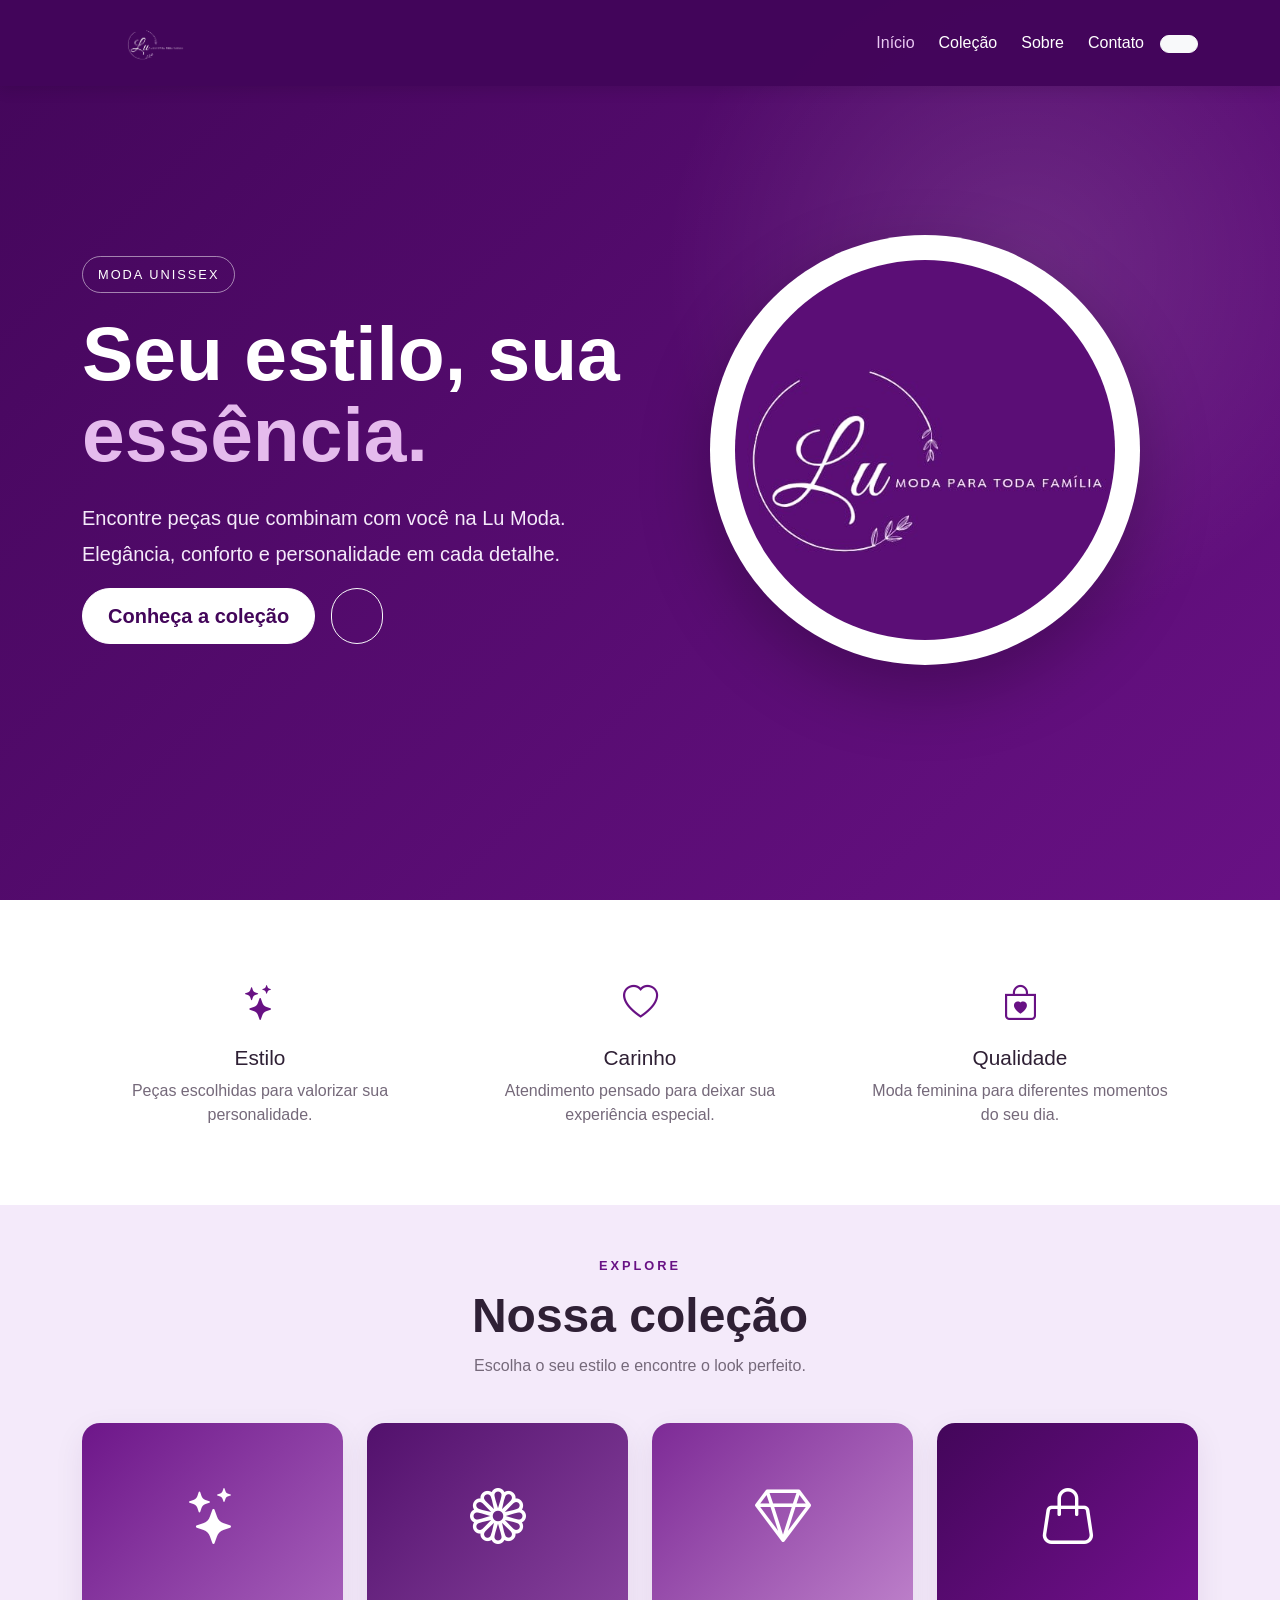
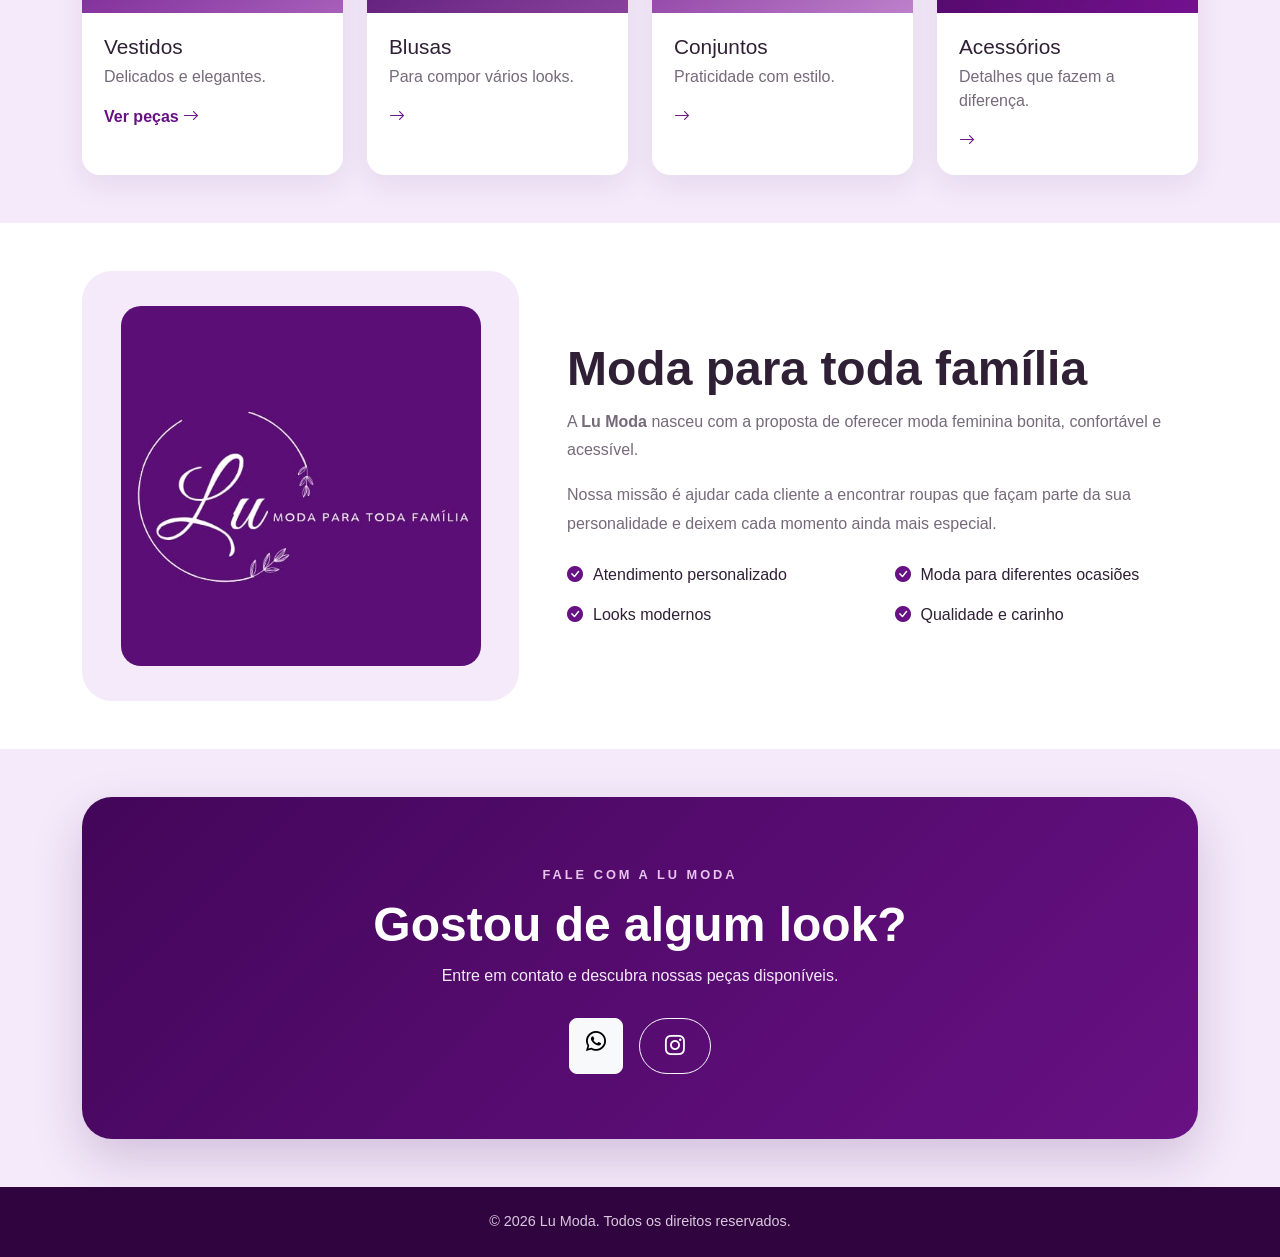
==== index.html @ d8629813 "Arrumando Pastas" ====
<!DOCTYPE html>
<html lang="pt-BR">

<head>
    <meta charset="UTF-8">
    <meta name="viewport" content="width=device-width, initial-scale=1.0">
    <meta name="description" content="Lu Moda para Toda Família - loja de roupas femininas.">
    <title>Lu Moda | Moda Unissex</title>

    <link href="https://cdn.jsdelivr.net/npm/bootstrap@5.3.3/dist/css/bootstrap.min.css" rel="stylesheet">

    <link rel="stylesheet" href="https://cdn.jsdelivr.net/npm/bootstrap-icons@1.11.3/font/bootstrap-icons.min.css">

    <link rel="stylesheet" href="CSS/styles.css">
</head>

<body>

    <header>
        <nav class="navbar navbar-expand-lg navbar-dark fixed-top">
            <div class="container">

                <!-- Navbar principal -->
                <a class="navbar-brand d-flex align-items-center" href="#inicio" aria-label="Lu Moda - início">
                    <img src="imagens/logo.png" alt="Logo Lu Moda" class="logo">
                </a>

                <button class="navbar-toggler" type="button" data-bs-toggle="collapse" data-bs-target="#menuPrincipal"
                    aria-controls="menuPrincipal" aria-expanded="false" aria-label="Abrir menu">
                    <span class="navbar-toggler-icon"></span>
                </button>

                <div class="collapse navbar-collapse" id="menuPrincipal">
                    <ul class="navbar-nav ms-auto align-items-lg-center gap-lg-2">

                        <li class="nav-item">
                            <a class="nav-link active" href="#inicio">Início</a>
                        </li>

                        <li class="nav-item">
                            <a class="nav-link" href="#colecao">Coleção</a>
                        </li>

                        <li class="nav-item">
                            <a class="nav-link" href="#sobre">Sobre</a>
                        </li>

                        <li class="nav-item">
                            <a class="nav-link" href="#contato">Contato</a>
                        </li>

                        <li class="nav-item">
                            <a class="btn btn-light btn-nav" href="#colecao">

                            </a>
                        </li>

                    </ul>
                </div>

            </div>
        </nav>
    </header>


    <main>


        <section id="inicio" class="hero-section">
            <div class="container">

                <div class="row align-items-center min-vh-100">

                    <div class="col-lg-6 text-center text-lg-start">

                        <span class="badge-custom">MODA UNISSEX</span>

                        <h1>
                            Seu estilo, sua <span>essência.</span>
                        </h1>

                        <p class="lead">
                            Encontre peças que combinam com você na Lu Moda.
                            Elegância, conforto e personalidade em cada detalhe.
                        </p>

                        <div class="d-flex gap-3 justify-content-center justify-content-lg-start flex-wrap">

                            <a href="#colecao" class="btn btn-primary btn-lg">
                                Conheça a coleção
                            </a>

                            <a href="#sobre" class="btn btn-outline-light btn-lg">

                            </a>

                        </div>

                    </div>

                    <div class="col-lg-6 text-center mt-5 mt-lg-0">

                        <div class="hero-logo-card">
                            <img src="imagens/logo.jpeg" alt="Logo da Lu Moda" class="hero-logo">
                        </div>

                    </div>

                </div>

            </div>
        </section>



        <section class="highlights py-5">
            <div class="container">

                <div class="row g-4 text-center">

                    <div class="col-md-4">
                        <div class="highlight-card">

                            <i class="bi bi-stars"></i>

                            <h3>Estilo</h3>

                            <p>
                                Peças escolhidas para valorizar sua personalidade.
                            </p>

                        </div>
                    </div>


                    <div class="col-md-4">
                        <div class="highlight-card">

                            <i class="bi bi-heart"></i>

                            <h3>Carinho</h3>

                            <p>
                                Atendimento pensado para deixar sua experiência especial.
                            </p>

                        </div>
                    </div>


                    <div class="col-md-4">
                        <div class="highlight-card">

                            <i class="bi bi-bag-heart"></i>

                            <h3>Qualidade</h3>

                            <p>
                                Moda feminina para diferentes momentos do seu dia.
                            </p>

                        </div>
                    </div>

                </div>

            </div>
        </section>



        <section id="colecao" class="collection-section py-5">

            <div class="container">

                <div class="section-heading text-center">

                    <span>EXPLORE</span>

                    <h2>Nossa coleção</h2>

                    <p>
                        Escolha o seu estilo e encontre o look perfeito.
                    </p>

                </div>


                <div class="row g-4">


                    <div class="col-sm-6 col-lg-3">

                        <article class="category-card">

                            <div class="category-image vestidos">
                                <i class="bi bi-stars"></i>
                            </div>

                            <div class="category-content">

                                <h3>Vestidos</h3>

                                <p>Delicados e elegantes.</p>

                                <a href="#contato">
                                    Ver peças
                                    <i class="bi bi-arrow-right"></i>
                                </a>

                            </div>

                        </article>

                    </div>



                    <div class="col-sm-6 col-lg-3">

                        <article class="category-card">

                            <div class="category-image blusas">
                                <i class="bi bi-flower1"></i>
                            </div>

                            <div class="category-content">

                                <h3>Blusas</h3>

                                <p>Para compor vários looks.</p>

                                <a href="#contato">

                                    <i class="bi bi-arrow-right"></i>
                                </a>

                            </div>

                        </article>

                    </div>



                    <div class="col-sm-6 col-lg-3">

                        <article class="category-card">

                            <div class="category-image conjuntos">
                                <i class="bi bi-gem"></i>
                            </div>

                            <div class="category-content">

                                <h3>Conjuntos</h3>

                                <p>Praticidade com estilo.</p>

                                <a href="#contato">

                                    <i class="bi bi-arrow-right"></i>
                                </a>

                            </div>

                        </article>

                    </div>



                    <div class="col-sm-6 col-lg-3">

                        <article class="category-card">

                            <div class="category-image acessorios">
                                <i class="bi bi-handbag"></i>
                            </div>

                            <div class="category-content">

                                <h3>Acessórios</h3>

                                <p>Detalhes que fazem a diferença.</p>

                                <a href="#contato">
                                    <i class="bi bi-arrow-right"></i>
                                </a>

                            </div>

                        </article>

                    </div>

                </div>

            </div>

        </section>



        <section id="sobre" class="about-section py-5">

            <div class="container">

                <div class="row align-items-center g-5">

                    <div class="col-lg-5 text-center">

                        <div class="about-logo-wrapper">
                            <img src="imagens/logo.jpeg" alt="Logo Lu Moda" class="about-logo">
                        </div>

                    </div>


                    <div class="col-lg-7">

                        <span class="section-label">

                        </span>

                        <h2>
                            Moda para toda família
                        </h2>

                        <p>
                            A <strong>Lu Moda</strong> nasceu com a proposta de oferecer
                            moda feminina bonita, confortável e acessível.
                        </p>

                        <p>
                            Nossa missão é ajudar cada cliente a encontrar roupas que
                            façam parte da sua personalidade e deixem cada momento ainda
                            mais especial.
                        </p>


                        <div class="row mt-4">

                            <div class="col-sm-6 mb-3">
                                <div class="about-item">
                                    <i class="bi bi-check-circle-fill"></i>
                                    <span>Atendimento personalizado</span>
                                </div>
                            </div>


                            <div class="col-sm-6 mb-3">
                                <div class="about-item">
                                    <i class="bi bi-check-circle-fill"></i>
                                    <span>Moda para diferentes ocasiões</span>
                                </div>
                            </div>


                            <div class="col-sm-6 mb-3">
                                <div class="about-item">
                                    <i class="bi bi-check-circle-fill"></i>
                                    <span>Looks modernos</span>
                                </div>
                            </div>


                            <div class="col-sm-6 mb-3">
                                <div class="about-item">
                                    <i class="bi bi-check-circle-fill"></i>
                                    <span>Qualidade e carinho</span>
                                </div>
                            </div>

                        </div>

                    </div>

                </div>

            </div>

        </section>


        <!-- Contato da moça -->
        <section id="contato" class="contact-section py-5">

            <div class="container">

                <div class="contact-box text-center">

                    <span>FALE COM A LU MODA</span>

                    <h2>
                        Gostou de algum look?
                    </h2>

                    <p>
                        Entre em contato e descubra nossas peças disponíveis.
                    </p>


                    <div class="d-flex justify-content-center gap-3 flex-wrap">

                        <a href="#" class="btn btn-light btn-lg">
                            <i class="bi bi-whatsapp"></i>

                        </a>

                        <a href="#" class="btn btn-outline-light btn-lg">
                            <i class="bi bi-instagram"></i>

                        </a>

                    </div>

                </div>

            </div>

        </section>

    </main>


    <!-- Fim da PG -->
    <footer class="footer py-4">

        <div class="container">

            <div class="row align-items-center">

                <div class="col-12 text-center">

                    <p class="m-0">
                        © 2026 Lu Moda. Todos os direitos reservados.
                    </p>

                </div>

            </div>

        </div>

    </footer>


    <script src="https://cdn.jsdelivr.net/npm/bootstrap@5.3.3/dist/js/bootstrap.bundle.min.js"></script>

</body>

</html>
---- CSS/styles.css ----
:root {
    --roxo-principal: #681184;
    --roxo-escuro: #43065a;
    --roxo-claro: #8d42a3;
    --lilas: #f4eafa;
    --branco: #ffffff;
    --texto: #2f2035;
    --cinza: #75697a;
}

html {
    scroll-behavior: smooth;
    scroll-padding-top: 85px;
}

body {
    margin: 0;
    font-family: "Segoe UI", Arial, sans-serif;
    color: var(--texto);
    background: var(--branco);
    animation: aparecer 2s ease;
}

@keyframes aparecer {  
    from {
        opacity: 0;
        transform: translateY(20px);
    }
    to {
        opacity: 1;
        transform: translateY(0);
    }
}

.navbar {
    background: rgba(67, 6, 90, 0.97);
    padding: 8px 0;
    box-shadow: 0 3px 15px rgba(0, 0, 0, 0.12);
}

.logo {
    width: 145px;
    height: 60px;
    object-fit: contain;
    background: transparent;
}

.nav-link {
    color: #fff !important;
    font-weight: 500;
    transition: 0.3s;
}

.nav-link:hover,
.nav-link.active {
    color: #e9c9f2 !important;
}

.btn-nav {
    color: var(--roxo-escuro);
    font-weight: 600;
    border-radius: 30px;
    padding: 8px 18px;
}


.hero-section {
    background:
        radial-gradient(circle at 80% 30%, rgba(255,255,255,0.12), transparent 30%),
        linear-gradient(135deg, var(--roxo-escuro), var(--roxo-principal));
    color: var(--branco);
}

.badge-custom {
    display: inline-block;
    padding: 8px 15px;
    border: 1px solid rgba(255,255,255,0.5);
    border-radius: 30px;
    font-size: 0.8rem;
    letter-spacing: 2px;
    margin-bottom: 20px;
}

.hero-section h1 {
    font-size: clamp(2.8rem, 6vw, 5rem);
    font-weight: 700;
    line-height: 1.05;
    margin-bottom: 25px;
}

.hero-section h1 span {
    color: #e5bbed;
}

.hero-section .lead {
    max-width: 580px;
    line-height: 1.8;
    color: #f5eafa;
}

.btn-primary {
    background-color: var(--branco);
    border-color: var(--branco);
    color: var(--roxo-escuro);
    font-weight: 600;
    border-radius: 30px;
    padding: 12px 25px;
}

.btn-primary:hover {
    background-color: #ead4ef;
    border-color: #ead4ef;
    color: var(--roxo-escuro);
}

.btn-outline-light {
    border-radius: 30px;
    font-weight: 600;
    padding: 12px 25px;
}

.hero-logo-card {
    width: min(430px, 90%);
    aspect-ratio: 1;
    margin: auto;
    border-radius: 50%;
    background: #fff;
    padding: 25px;
    display: flex;
    align-items: center;
    justify-content: center;
    box-shadow: 0 25px 70px rgba(0,0,0,0.25);
}

.hero-logo {
    width: 100%;
    height: 100%;
    object-fit: contain;
    border-radius: 50%;
}

.highlights {
    background: var(--branco);
}

.highlight-card {
    padding: 30px 20px;
}

.highlight-card i {
    font-size: 2.2rem;
    color: var(--roxo-principal);
}

.highlight-card h3 {
    margin-top: 15px;
    font-size: 1.3rem;
}

.highlight-card p {
    color: var(--cinza);
    margin-bottom: 0;
}


.collection-section {
    background: var(--lilas);
}

.section-heading {
    margin-bottom: 45px;
}

.section-heading span,
.section-label,
.contact-box > span {
    color: var(--roxo-principal);
    font-size: 0.8rem;
    letter-spacing: 3px;
    font-weight: 700;
}

.section-heading h2,
.about-section h2,
.contact-box h2 {
    font-size: clamp(2rem, 4vw, 3rem);
    font-weight: 700;
    margin: 10px 0;
}

.section-heading p {
    color: var(--cinza);
}


.category-card {
    background: var(--branco);
    border-radius: 18px;
    overflow: hidden;
    height: 100%;
    box-shadow: 0 10px 30px rgba(67, 6, 90, 0.08);
    transition: transform 0.3s, box-shadow 0.3s;
}

.category-card:hover {
    transform: translateY(-8px);
    box-shadow: 0 18px 35px rgba(67, 6, 90, 0.15);
}

.category-image {
    height: 190px;
    display: flex;
    align-items: center;
    justify-content: center;
    color: white;
    font-size: 3.5rem;
}

.vestidos {
    background: linear-gradient(135deg, #6d1689, #a65fba);
}

.blusas {
    background: linear-gradient(135deg, #52106c, #87429d);
}

.conjuntos {
    background: linear-gradient(135deg, #7d2a96, #bd80ca);
}

.acessorios {
    background: linear-gradient(135deg, #43065a, #74118f);
}

.category-content {
    padding: 22px;
}

.category-content h3 {
    font-size: 1.3rem;
    margin-bottom: 5px;
}

.category-content p {
    color: var(--cinza);
}

.category-content a {
    color: var(--roxo-principal);
    text-decoration: none;
    font-weight: 600;
}

.category-content a:hover {
    color: var(--roxo-escuro);
}

.about-section {
    background: #fff;
}

.about-logo-wrapper {
    background: var(--lilas);
    border-radius: 30px;
    padding: 35px;
}

.about-logo {
    width: 100%;
    max-width: 360px;
    border-radius: 20px;
}

.about-section p {
    color: var(--cinza);
    line-height: 1.8;
}

.about-item {
    display: flex;
    align-items: center;
    gap: 10px;
    font-weight: 500;
}

.about-item i {
    color: var(--roxo-principal);
}

.contact-section {
    background: var(--lilas);
}

.contact-box {
    background: linear-gradient(135deg, var(--roxo-escuro), var(--roxo-principal));
    color: white;
    border-radius: 30px;
    padding: 65px 25px;
    box-shadow: 0 20px 50px rgba(67, 6, 90, 0.18);
}

.contact-box > span {
    color: #e8c4ef;
}

.contact-box p {
    color: #f4eafa;
    margin-bottom: 30px;
}

.footer {
    background: #30043f;
    color: #eee;
}

.footer-logo {
    width: 120px;
    height: 50px;
    object-fit: contain;
    background: white;
    border-radius: 5px;
}

.footer p {
    font-size: 0.9rem;
    color: #d9c8de;
}

@media (max-width: 991px) {
    .navbar-collapse {
        padding: 15px 0;
    }

    .hero-section {
        padding-top: 75px;
    }
}

@media (max-width: 575px) {
    .logo {
        width: 120px;
        height: 50px;
    }

    .hero-logo-card {
        width: 280px;
    }

    .hero-section h1 {
        font-size: 2.7rem;
    }

    .contact-box {
        padding: 45px 20px;
    }
}
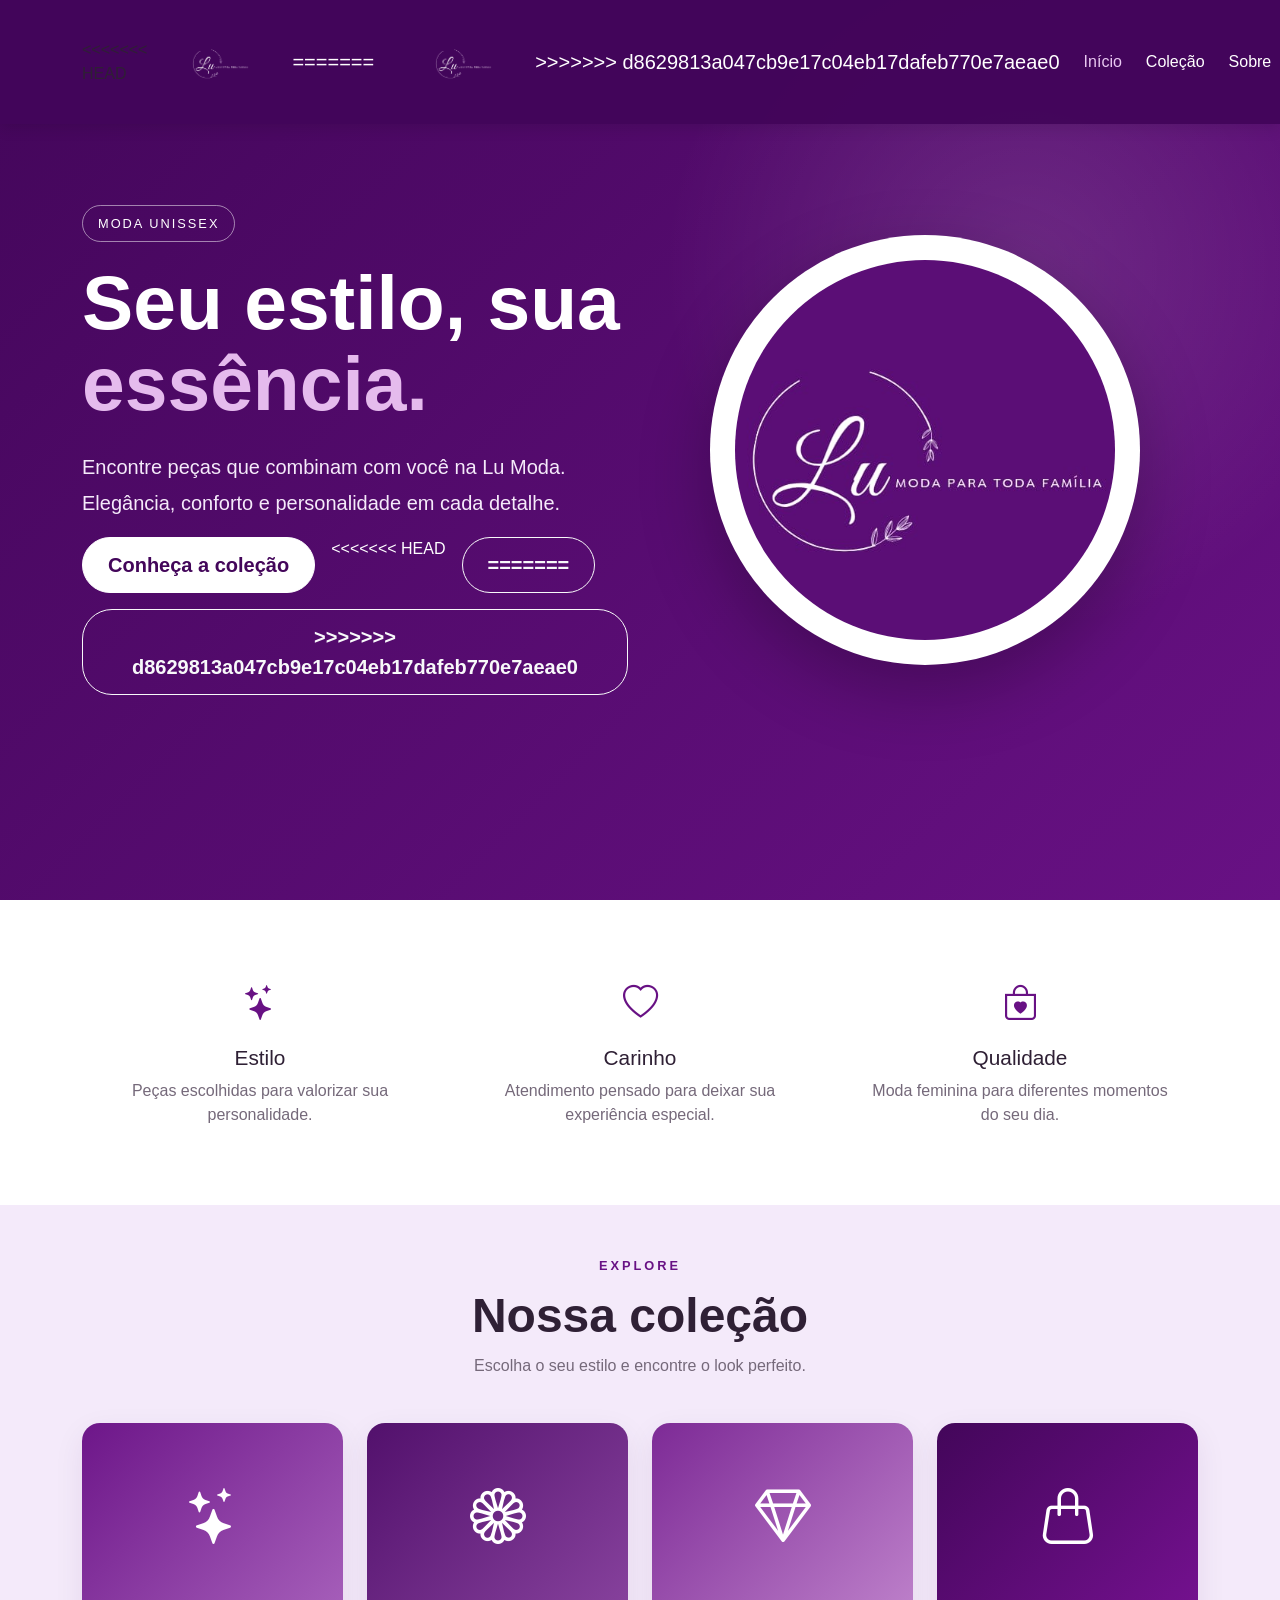
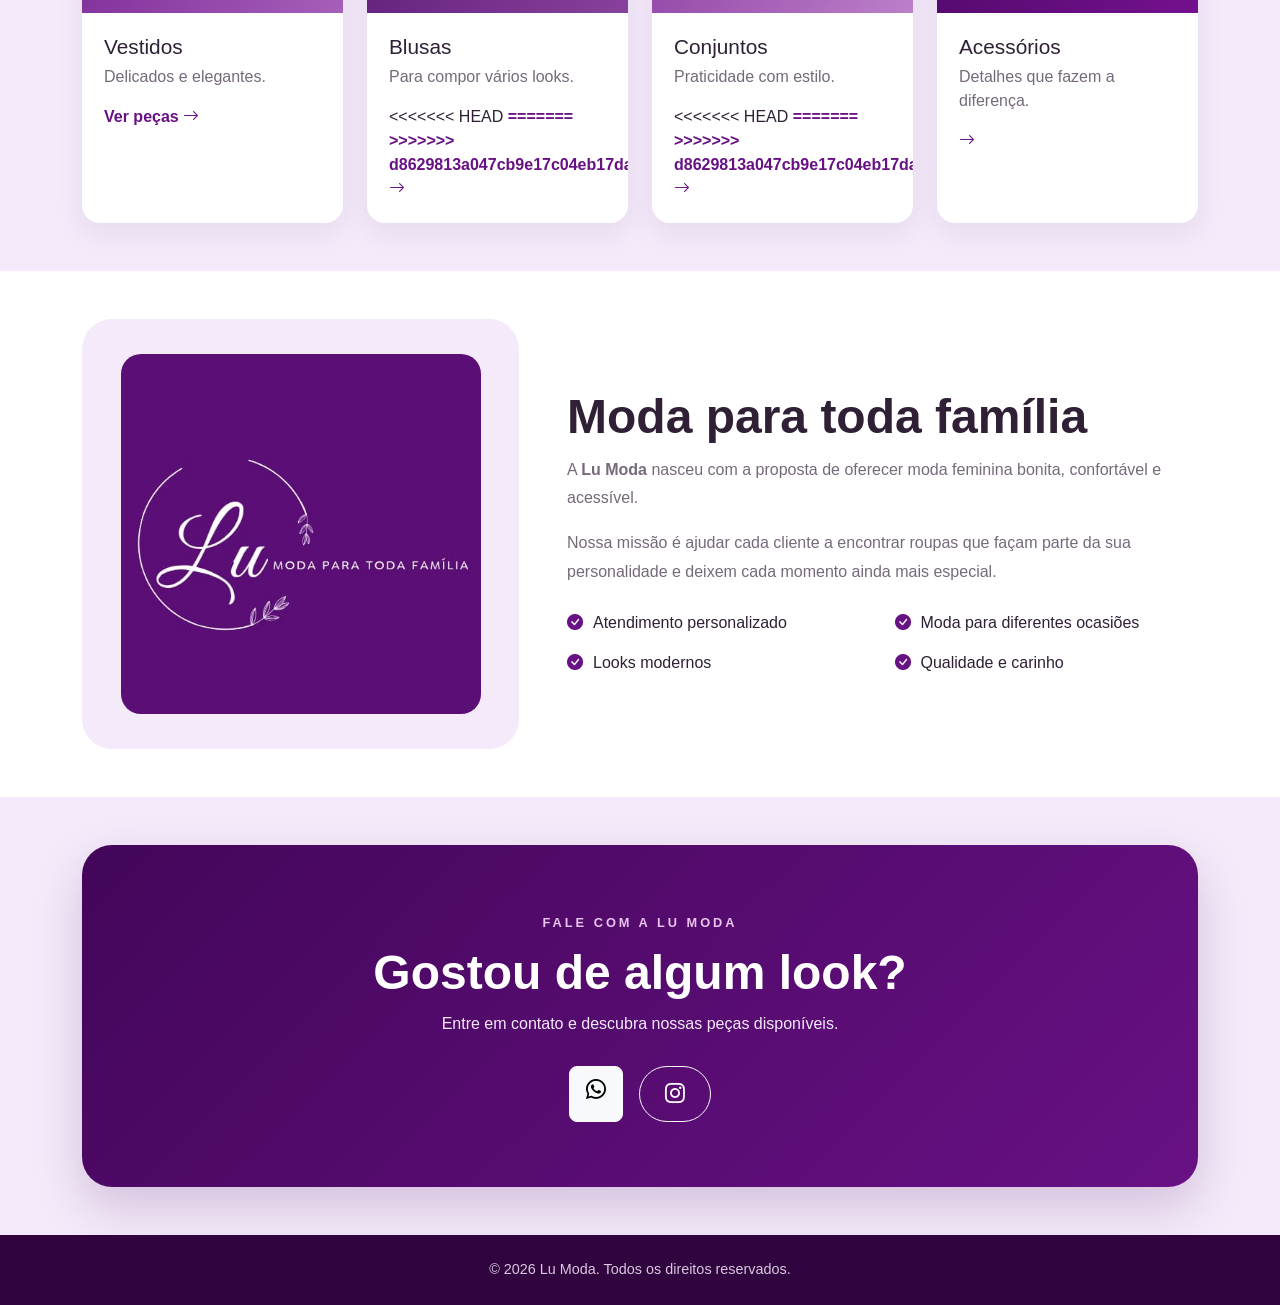
==== commit aeace896: "Merge branch 'main' of https://github.com/Luanmndz/SistemaLuModas-DSM" ====
--- a/index.html
+++ b/index.html
@@ -20,9 +20,16 @@
         <nav class="navbar navbar-expand-lg navbar-dark fixed-top">
             <div class="container">
 
+<<<<<<< HEAD
+                
+                <a class="navbar-brand d-flex align-items-center" href="#inicio"
+                    aria-label="Lu Moda - início">
+                    <img src="logo.png" alt="Logo Lu Moda" class="logo">
+=======
                 <!-- Navbar principal -->
                 <a class="navbar-brand d-flex align-items-center" href="#inicio" aria-label="Lu Moda - início">
                     <img src="imagens/logo.png" alt="Logo Lu Moda" class="logo">
+>>>>>>> d8629813a047cb9e17c04eb17dafeb770e7aeae0
                 </a>
 
                 <button class="navbar-toggler" type="button" data-bs-toggle="collapse" data-bs-target="#menuPrincipal"
@@ -34,24 +41,29 @@
                     <ul class="navbar-nav ms-auto align-items-lg-center gap-lg-2">
 
                         <li class="nav-item">
-                            <a class="nav-link active" href="#inicio">Início</a>
+                            <a class="nav-link active" href="index.html">Início</a>
                         </li>
 
                         <li class="nav-item">
-                            <a class="nav-link" href="#colecao">Coleção</a>
+                            <a class="nav-link" href="paginas/colecao.html">Coleção</a>
                         </li>
 
                         <li class="nav-item">
-                            <a class="nav-link" href="#sobre">Sobre</a>
+                            <a class="nav-link" href="paginas/sobre.html">Sobre</a>
                         </li>
 
                         <li class="nav-item">
-                            <a class="nav-link" href="#contato">Contato</a>
+                            <a class="nav-link" href="paginas/contato.html">Contato</a>
                         </li>
 
                         <li class="nav-item">
+<<<<<<< HEAD
+                            <a class="btn btn-light btn-nav" href="paginas/colecao.html">
+                            
+=======
                             <a class="btn btn-light btn-nav" href="#colecao">
 
+>>>>>>> d8629813a047cb9e17c04eb17dafeb770e7aeae0
                             </a>
                         </li>
 
@@ -86,12 +98,17 @@
 
                         <div class="d-flex gap-3 justify-content-center justify-content-lg-start flex-wrap">
 
-                            <a href="#colecao" class="btn btn-primary btn-lg">
+                            <a href="paginas/colecao.html" class="btn btn-primary btn-lg">
                                 Conheça a coleção
                             </a>
 
+<<<<<<< HEAD
+                            <a href="paginas/sobre.html" class="btn btn-outline-light btn-lg">
+                               
+=======
                             <a href="#sobre" class="btn btn-outline-light btn-lg">
 
+>>>>>>> d8629813a047cb9e17c04eb17dafeb770e7aeae0
                             </a>
 
                         </div>
@@ -203,7 +220,7 @@
 
                                 <p>Delicados e elegantes.</p>
 
-                                <a href="#contato">
+                                <a href="paginas/contato.html">
                                     Ver peças
                                     <i class="bi bi-arrow-right"></i>
                                 </a>
@@ -230,8 +247,13 @@
 
                                 <p>Para compor vários looks.</p>
 
+<<<<<<< HEAD
+                                <a href="paginas/contato.html">
+                                    
+=======
                                 <a href="#contato">
 
+>>>>>>> d8629813a047cb9e17c04eb17dafeb770e7aeae0
                                     <i class="bi bi-arrow-right"></i>
                                 </a>
 
@@ -257,8 +279,13 @@
 
                                 <p>Praticidade com estilo.</p>
 
+<<<<<<< HEAD
+                                <a href="paginas/contato.html">
+                                  
+=======
                                 <a href="#contato">
 
+>>>>>>> d8629813a047cb9e17c04eb17dafeb770e7aeae0
                                     <i class="bi bi-arrow-right"></i>
                                 </a>
 
@@ -284,7 +311,7 @@
 
                                 <p>Detalhes que fazem a diferença.</p>
 
-                                <a href="#contato">
+                                <a href="paginas/contato.html">
                                     <i class="bi bi-arrow-right"></i>
                                 </a>
 
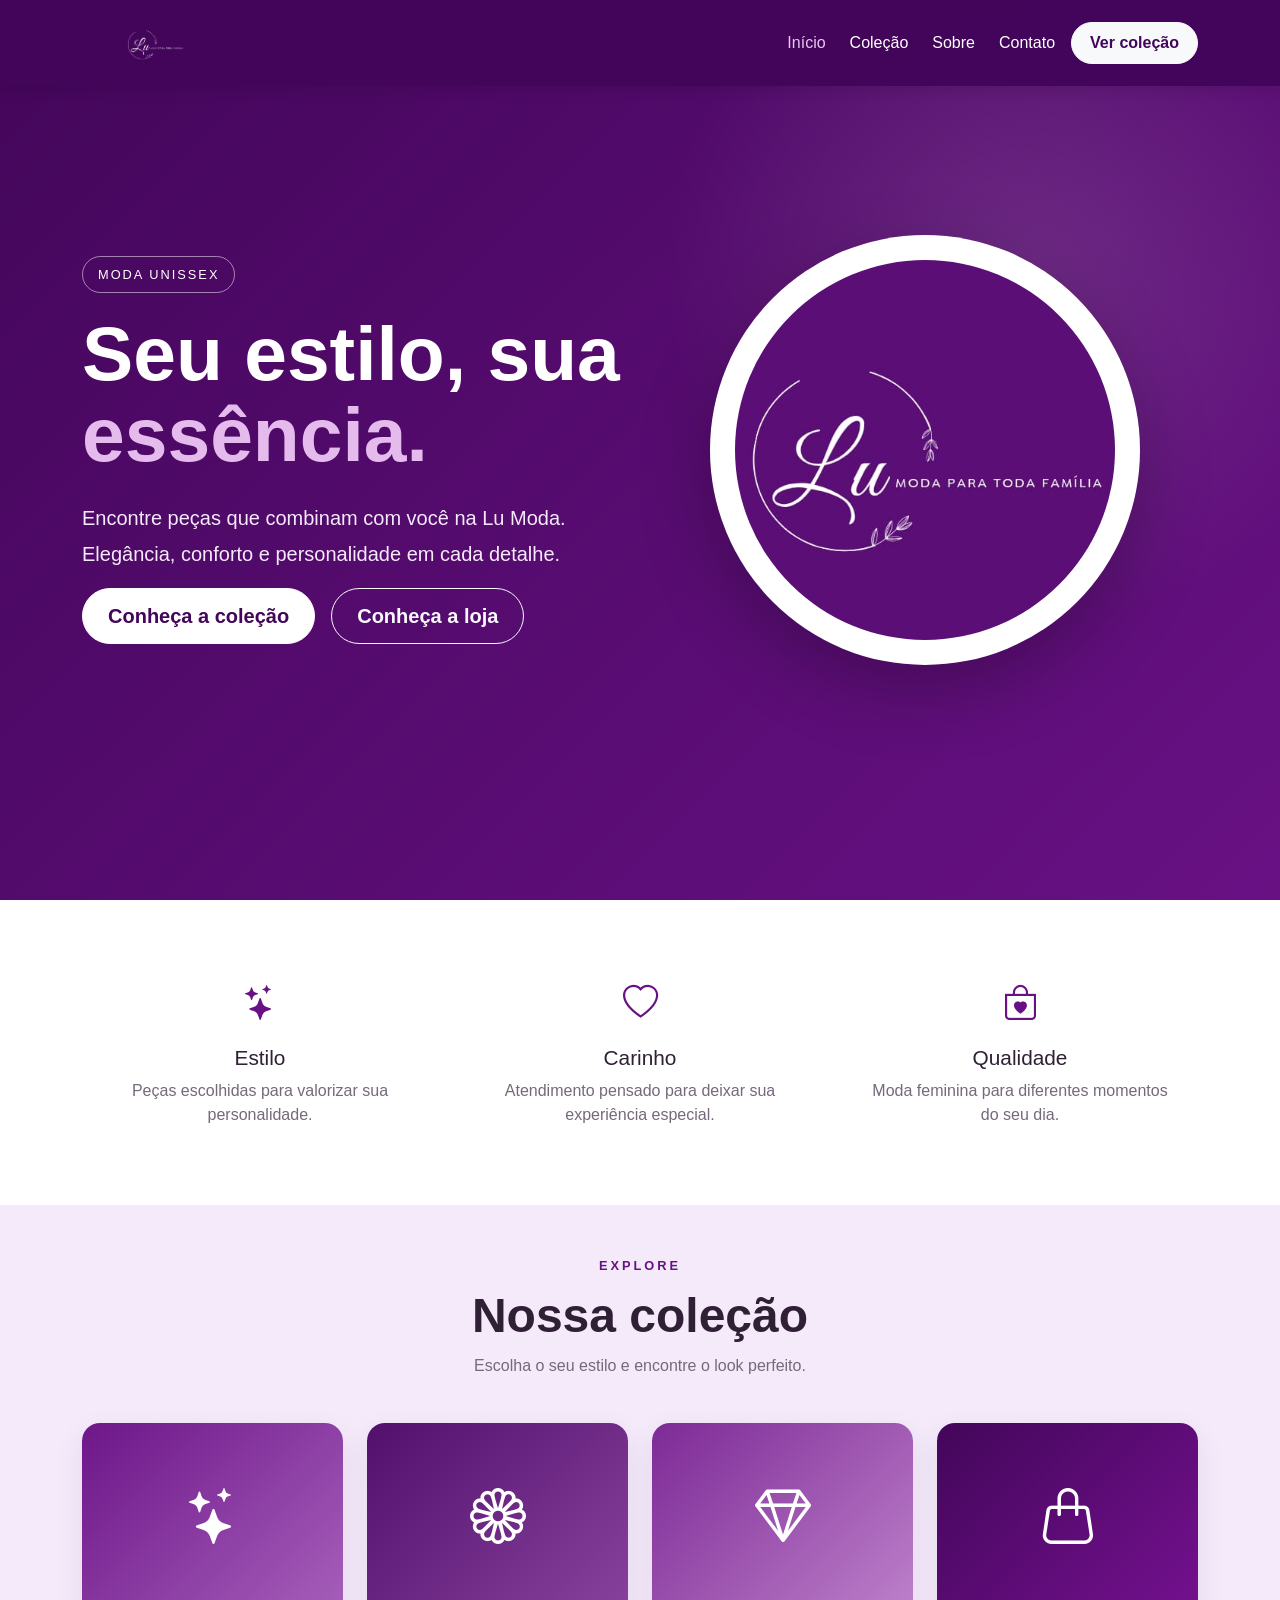
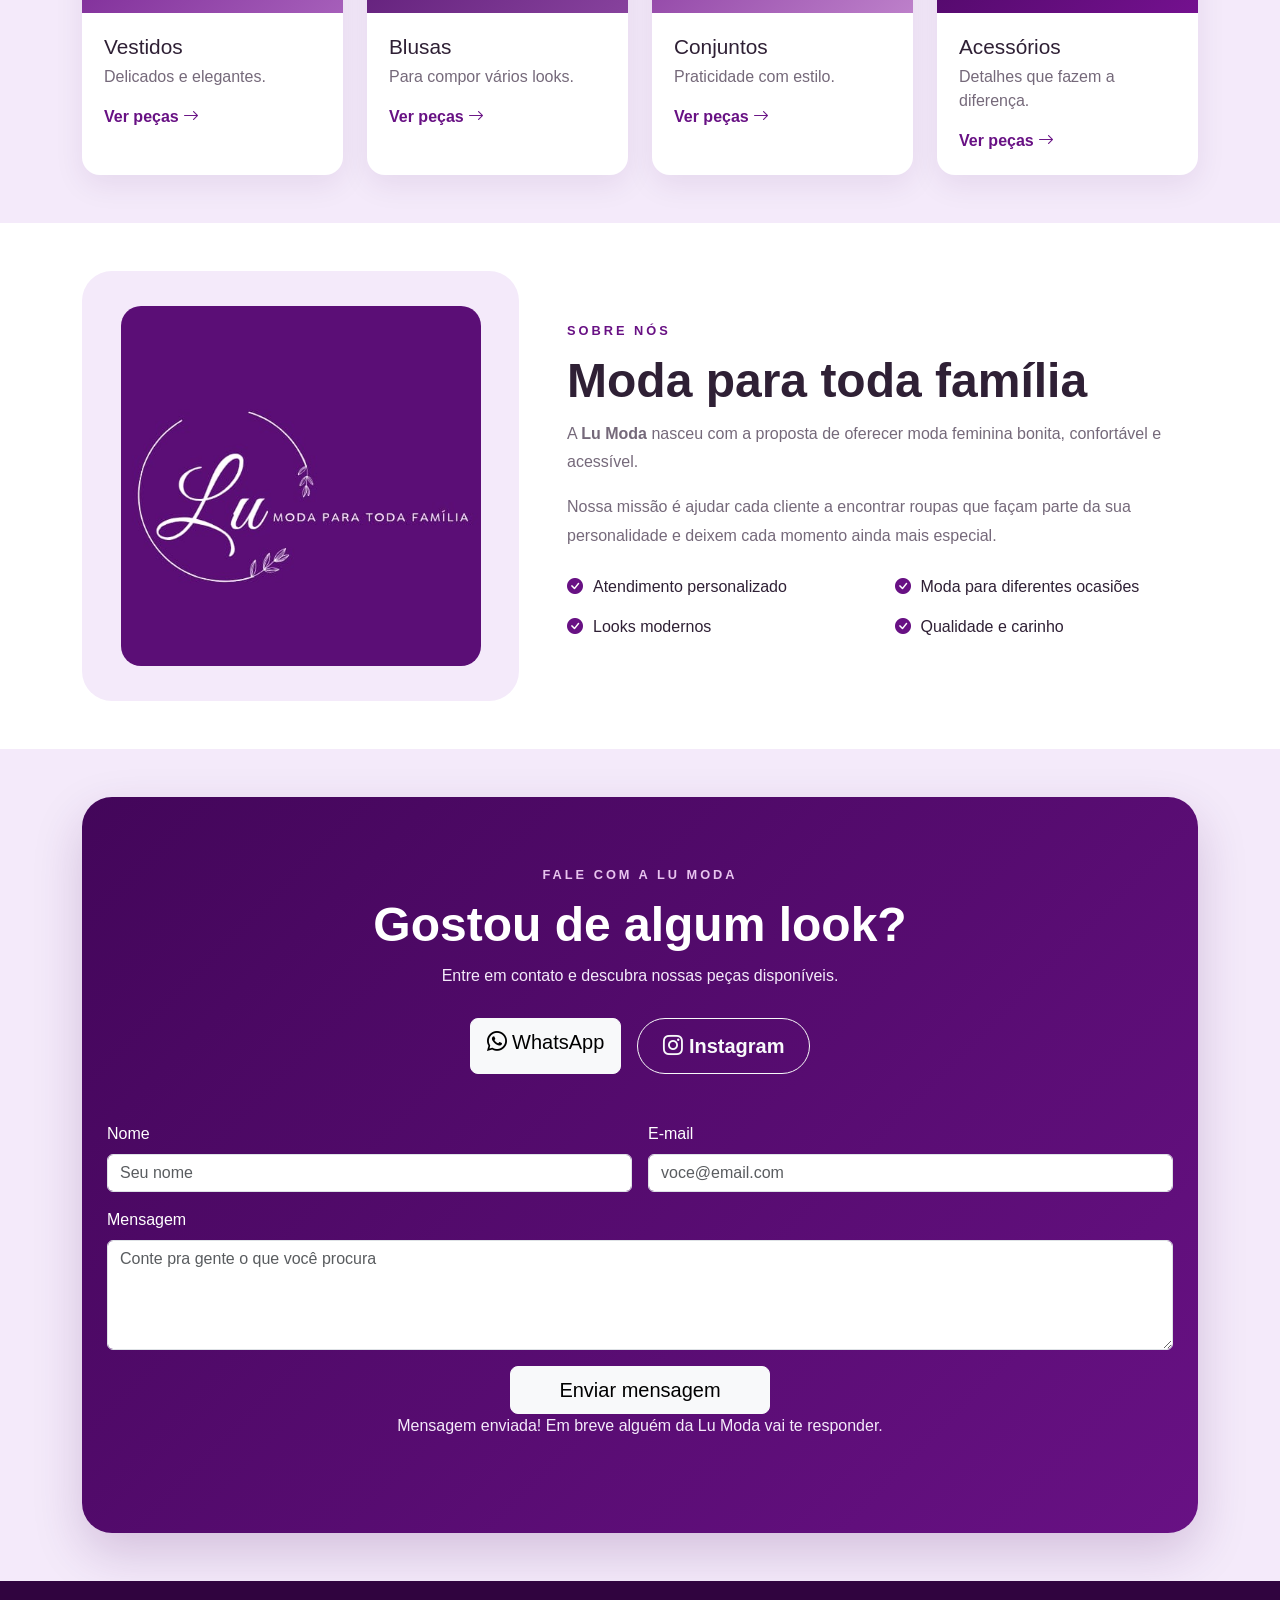
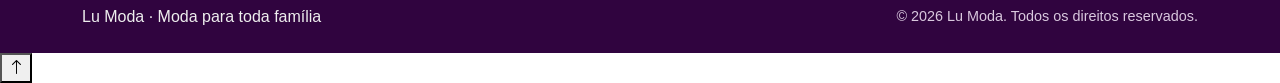
==== commit 4d721b44: "novo index" ====
--- a/index.html
+++ b/index.html
@@ -5,13 +5,15 @@
     <meta charset="UTF-8">
     <meta name="viewport" content="width=device-width, initial-scale=1.0">
     <meta name="description" content="Lu Moda para Toda Família - loja de roupas femininas.">
-    <title>Lu Moda | Moda Unissex</title>
+    <title>Lu Moda </title>
 
     <link href="https://cdn.jsdelivr.net/npm/bootstrap@5.3.3/dist/css/bootstrap.min.css" rel="stylesheet">
 
-    <link rel="stylesheet" href="https://cdn.jsdelivr.net/npm/bootstrap-icons@1.11.3/font/bootstrap-icons.min.css">
-
-    <link rel="stylesheet" href="CSS/styles.css">
+    <link rel="stylesheet"
+        href="https://cdn.jsdelivr.net/npm/bootstrap-icons@1.11.3/font/bootstrap-icons.min.css">
+
+    <link rel="stylesheet" href="styles.css">
+    <link rel="icon" type="image/png" href="logo.png">
 </head>
 
 <body>
@@ -20,20 +22,14 @@
         <nav class="navbar navbar-expand-lg navbar-dark fixed-top">
             <div class="container">
 
-<<<<<<< HEAD
-                
                 <a class="navbar-brand d-flex align-items-center" href="#inicio"
                     aria-label="Lu Moda - início">
                     <img src="logo.png" alt="Logo Lu Moda" class="logo">
-=======
-                <!-- Navbar principal -->
-                <a class="navbar-brand d-flex align-items-center" href="#inicio" aria-label="Lu Moda - início">
-                    <img src="imagens/logo.png" alt="Logo Lu Moda" class="logo">
->>>>>>> d8629813a047cb9e17c04eb17dafeb770e7aeae0
                 </a>
 
-                <button class="navbar-toggler" type="button" data-bs-toggle="collapse" data-bs-target="#menuPrincipal"
-                    aria-controls="menuPrincipal" aria-expanded="false" aria-label="Abrir menu">
+                <button class="navbar-toggler" type="button" data-bs-toggle="collapse"
+                    data-bs-target="#menuPrincipal" aria-controls="menuPrincipal"
+                    aria-expanded="false" aria-label="Abrir menu">
                     <span class="navbar-toggler-icon"></span>
                 </button>
 
@@ -41,29 +37,24 @@
                     <ul class="navbar-nav ms-auto align-items-lg-center gap-lg-2">
 
                         <li class="nav-item">
-                            <a class="nav-link active" href="index.html">Início</a>
+                            <a class="nav-link active" href="#inicio">Início</a>
                         </li>
 
                         <li class="nav-item">
-                            <a class="nav-link" href="paginas/colecao.html">Coleção</a>
+                            <a class="nav-link" href="#colecao">Coleção</a>
                         </li>
 
                         <li class="nav-item">
-                            <a class="nav-link" href="paginas/sobre.html">Sobre</a>
+                            <a class="nav-link" href="#sobre">Sobre</a>
                         </li>
 
                         <li class="nav-item">
-                            <a class="nav-link" href="paginas/contato.html">Contato</a>
+                            <a class="nav-link" href="#contato">Contato</a>
                         </li>
 
                         <li class="nav-item">
-<<<<<<< HEAD
-                            <a class="btn btn-light btn-nav" href="paginas/colecao.html">
-                            
-=======
                             <a class="btn btn-light btn-nav" href="#colecao">
-
->>>>>>> d8629813a047cb9e17c04eb17dafeb770e7aeae0
+                                Ver coleção
                             </a>
                         </li>
 
@@ -77,7 +68,7 @@
 
     <main>
 
-
+        
         <section id="inicio" class="hero-section">
             <div class="container">
 
@@ -98,17 +89,12 @@
 
                         <div class="d-flex gap-3 justify-content-center justify-content-lg-start flex-wrap">
 
-                            <a href="paginas/colecao.html" class="btn btn-primary btn-lg">
+                            <a href="#colecao" class="btn btn-primary btn-lg">
                                 Conheça a coleção
                             </a>
 
-<<<<<<< HEAD
-                            <a href="paginas/sobre.html" class="btn btn-outline-light btn-lg">
-                               
-=======
                             <a href="#sobre" class="btn btn-outline-light btn-lg">
-
->>>>>>> d8629813a047cb9e17c04eb17dafeb770e7aeae0
+                                Conheça a loja
                             </a>
 
                         </div>
@@ -118,7 +104,7 @@
                     <div class="col-lg-6 text-center mt-5 mt-lg-0">
 
                         <div class="hero-logo-card">
-                            <img src="imagens/logo.jpeg" alt="Logo da Lu Moda" class="hero-logo">
+                            <img src="logo.jpeg" alt="Logo da Lu Moda" class="hero-logo">
                         </div>
 
                     </div>
@@ -129,7 +115,7 @@
         </section>
 
 
-
+        
         <section class="highlights py-5">
             <div class="container">
 
@@ -185,7 +171,7 @@
         </section>
 
 
-
+        
         <section id="colecao" class="collection-section py-5">
 
             <div class="container">
@@ -205,7 +191,7 @@
 
                 <div class="row g-4">
 
-
+                    
                     <div class="col-sm-6 col-lg-3">
 
                         <article class="category-card">
@@ -220,7 +206,7 @@
 
                                 <p>Delicados e elegantes.</p>
 
-                                <a href="paginas/contato.html">
+                                <a href="vestidos.html">
                                     Ver peças
                                     <i class="bi bi-arrow-right"></i>
                                 </a>
@@ -232,7 +218,6 @@
                     </div>
 
 
-
                     <div class="col-sm-6 col-lg-3">
 
                         <article class="category-card">
@@ -247,13 +232,8 @@
 
                                 <p>Para compor vários looks.</p>
 
-<<<<<<< HEAD
-                                <a href="paginas/contato.html">
-                                    
-=======
-                                <a href="#contato">
-
->>>>>>> d8629813a047cb9e17c04eb17dafeb770e7aeae0
+                                <a href="blusas.html">
+                                    Ver peças
                                     <i class="bi bi-arrow-right"></i>
                                 </a>
 
@@ -264,7 +244,7 @@
                     </div>
 
 
-
+                    
                     <div class="col-sm-6 col-lg-3">
 
                         <article class="category-card">
@@ -279,13 +259,8 @@
 
                                 <p>Praticidade com estilo.</p>
 
-<<<<<<< HEAD
-                                <a href="paginas/contato.html">
-                                  
-=======
-                                <a href="#contato">
-
->>>>>>> d8629813a047cb9e17c04eb17dafeb770e7aeae0
+                                <a href="conjuntos.html">
+                                    Ver peças
                                     <i class="bi bi-arrow-right"></i>
                                 </a>
 
@@ -296,7 +271,6 @@
                     </div>
 
 
-
                     <div class="col-sm-6 col-lg-3">
 
                         <article class="category-card">
@@ -311,7 +285,8 @@
 
                                 <p>Detalhes que fazem a diferença.</p>
 
-                                <a href="paginas/contato.html">
+                                <a href="acessorios.html">
+                                    Ver peças
                                     <i class="bi bi-arrow-right"></i>
                                 </a>
 
@@ -328,7 +303,7 @@
         </section>
 
 
-
+       
         <section id="sobre" class="about-section py-5">
 
             <div class="container">
@@ -338,7 +313,7 @@
                     <div class="col-lg-5 text-center">
 
                         <div class="about-logo-wrapper">
-                            <img src="imagens/logo.jpeg" alt="Logo Lu Moda" class="about-logo">
+                            <img src="logo.jpeg" alt="Logo Lu Moda" class="about-logo">
                         </div>
 
                     </div>
@@ -347,7 +322,7 @@
                     <div class="col-lg-7">
 
                         <span class="section-label">
-
+                            SOBRE NÓS
                         </span>
 
                         <h2>
@@ -428,19 +403,53 @@
                     </p>
 
 
-                    <div class="d-flex justify-content-center gap-3 flex-wrap">
-
-                        <a href="#" class="btn btn-light btn-lg">
+                    <div class="d-flex justify-content-center gap-3 flex-wrap mb-5">
+
+                        <a href="https://chat.whatsapp.com/G7AgsUbjkBy5aiS4tPpKp6" target="_blank" rel="noopener" class="btn btn-light btn-lg">
                             <i class="bi bi-whatsapp"></i>
-
+                            WhatsApp
                         </a>
 
-                        <a href="#" class="btn btn-outline-light btn-lg">
+                        <a href="https://www.instagram.com/lumodas2.0?stkn=ZDNlZDc0MzIxNw%3D%3D" target="_blank" rel="noopener" class="btn btn-outline-light btn-lg">
                             <i class="bi bi-instagram"></i>
-
+                            Instagram
                         </a>
 
                     </div>
+
+                    <form class="contact-form mx-auto needs-validation" id="formContato" novalidate>
+
+                        <div class="row g-3 text-start">
+
+                            <div class="col-md-6">
+                                <label for="nome" class="form-label">Nome</label>
+                                <input type="text" class="form-control" id="nome" name="nome" placeholder="Seu nome" required>
+                                <div class="invalid-feedback">Digite seu nome.</div>
+                            </div>
+
+                            <div class="col-md-6">
+                                <label for="email" class="form-label">E-mail</label>
+                                <input type="email" class="form-control" id="email" name="email" placeholder="voce@email.com" required>
+                                <div class="invalid-feedback">Digite um e-mail válido.</div>
+                            </div>
+
+                            <div class="col-12">
+                                <label for="mensagem" class="form-label">Mensagem</label>
+                                <textarea class="form-control" id="mensagem" name="mensagem" rows="4" placeholder="Conte pra gente o que você procura" required></textarea>
+                                <div class="invalid-feedback">Escreva uma mensagem.</div>
+                            </div>
+
+                            <div class="col-12 text-center">
+                                <button type="submit" class="btn btn-light btn-lg px-5">Enviar mensagem</button>
+                            </div>
+
+                        </div>
+
+                    </form>
+
+                    <p class="form-success-message" id="mensagemSucesso" role="status" aria-live="polite">
+                        Mensagem enviada! Em breve alguém da Lu Moda vai te responder.
+                    </p>
 
                 </div>
 
@@ -456,12 +465,20 @@
 
         <div class="container">
 
-            <div class="row align-items-center">
-
-                <div class="col-12 text-center">
+            <div class="row align-items-center g-3">
+
+                <div class="col-md-6 text-center text-md-start">
+
+                    <address class="m-0">
+                        Lu Moda &middot; Moda para toda família
+                    </address>
+
+                </div>
+
+                <div class="col-md-6 text-center text-md-end">
 
                     <p class="m-0">
-                        © 2026 Lu Moda. Todos os direitos reservados.
+                        &copy; <span id="anoAtual">2026</span> Lu Moda. Todos os direitos reservados.
                     </p>
 
                 </div>
@@ -472,9 +489,13 @@
 
     </footer>
 
+    <button type="button" id="btnTopo" class="btn-topo" aria-label="Voltar ao topo">
+        <i class="bi bi-arrow-up"></i>
+    </button>
 
     <script src="https://cdn.jsdelivr.net/npm/bootstrap@5.3.3/dist/js/bootstrap.bundle.min.js"></script>
+    <script src="script.js"></script>
 
 </body>
 
-</html>+</html>
--- a/styles.css
+++ b/styles.css
@@ -0,0 +1,356 @@
+:root {
+    --roxo-principal: #681184;
+    --roxo-escuro: #43065a;
+    --roxo-claro: #8d42a3;
+    --lilas: #f4eafa;
+    --branco: #ffffff;
+    --texto: #2f2035;
+    --cinza: #75697a;
+}
+
+html {
+    scroll-behavior: smooth;
+    scroll-padding-top: 85px;
+}
+
+body {
+    margin: 0;
+    font-family: "Segoe UI", Arial, sans-serif;
+    color: var(--texto);
+    background: var(--branco);
+    animation: aparecer 2s ease;
+}
+
+@keyframes aparecer {  
+    from {
+        opacity: 0;
+        transform: translateY(20px);
+    }
+    to {
+        opacity: 1;
+        transform: translateY(0);
+    }
+}
+
+.navbar {
+    background: rgba(67, 6, 90, 0.97);
+    padding: 8px 0;
+    box-shadow: 0 3px 15px rgba(0, 0, 0, 0.12);
+}
+
+.logo {
+    width: 145px;
+    height: 60px;
+    object-fit: contain;
+    background: transparent;
+}
+
+.nav-link {
+    color: #fff !important;
+    font-weight: 500;
+    transition: 0.3s;
+}
+
+.nav-link:hover,
+.nav-link.active {
+    color: #e9c9f2 !important;
+}
+
+.btn-nav {
+    color: var(--roxo-escuro);
+    font-weight: 600;
+    border-radius: 30px;
+    padding: 8px 18px;
+}
+
+
+.hero-section {
+    background:
+        radial-gradient(circle at 80% 30%, rgba(255,255,255,0.12), transparent 30%),
+        linear-gradient(135deg, var(--roxo-escuro), var(--roxo-principal));
+    color: var(--branco);
+}
+
+.badge-custom {
+    display: inline-block;
+    padding: 8px 15px;
+    border: 1px solid rgba(255,255,255,0.5);
+    border-radius: 30px;
+    font-size: 0.8rem;
+    letter-spacing: 2px;
+    margin-bottom: 20px;
+}
+
+.hero-section h1 {
+    font-size: clamp(2.8rem, 6vw, 5rem);
+    font-weight: 700;
+    line-height: 1.05;
+    margin-bottom: 25px;
+}
+
+.hero-section h1 span {
+    color: #e5bbed;
+}
+
+.hero-section .lead {
+    max-width: 580px;
+    line-height: 1.8;
+    color: #f5eafa;
+}
+
+.btn-primary {
+    background-color: var(--branco);
+    border-color: var(--branco);
+    color: var(--roxo-escuro);
+    font-weight: 600;
+    border-radius: 30px;
+    padding: 12px 25px;
+}
+
+.btn-primary:hover {
+    background-color: #ead4ef;
+    border-color: #ead4ef;
+    color: var(--roxo-escuro);
+}
+
+.btn-outline-light {
+    border-radius: 30px;
+    font-weight: 600;
+    padding: 12px 25px;
+}
+
+.hero-logo-card {
+    width: min(430px, 90%);
+    aspect-ratio: 1;
+    margin: auto;
+    border-radius: 50%;
+    background: #fff;
+    padding: 25px;
+    display: flex;
+    align-items: center;
+    justify-content: center;
+    box-shadow: 0 25px 70px rgba(0,0,0,0.25);
+}
+
+.hero-logo {
+    width: 100%;
+    height: 100%;
+    object-fit: contain;
+    border-radius: 50%;
+}
+
+.highlights {
+    background: var(--branco);
+}
+
+.highlight-card {
+    padding: 30px 20px;
+}
+
+.highlight-card i {
+    font-size: 2.2rem;
+    color: var(--roxo-principal);
+}
+
+.highlight-card h3 {
+    margin-top: 15px;
+    font-size: 1.3rem;
+}
+
+.highlight-card p {
+    color: var(--cinza);
+    margin-bottom: 0;
+}
+
+
+.collection-section {
+    background: var(--lilas);
+}
+
+.section-heading {
+    margin-bottom: 45px;
+}
+
+.section-heading span,
+.section-label,
+.contact-box > span {
+    color: var(--roxo-principal);
+    font-size: 0.8rem;
+    letter-spacing: 3px;
+    font-weight: 700;
+}
+
+.section-heading h2,
+.about-section h2,
+.contact-box h2 {
+    font-size: clamp(2rem, 4vw, 3rem);
+    font-weight: 700;
+    margin: 10px 0;
+}
+
+.section-heading p {
+    color: var(--cinza);
+}
+
+
+.category-card {
+    background: var(--branco);
+    border-radius: 18px;
+    overflow: hidden;
+    height: 100%;
+    box-shadow: 0 10px 30px rgba(67, 6, 90, 0.08);
+    transition: transform 0.3s, box-shadow 0.3s;
+}
+
+.category-card:hover {
+    transform: translateY(-8px);
+    box-shadow: 0 18px 35px rgba(67, 6, 90, 0.15);
+}
+
+.category-image {
+    height: 190px;
+    display: flex;
+    align-items: center;
+    justify-content: center;
+    color: white;
+    font-size: 3.5rem;
+}
+
+.vestidos {
+    background: linear-gradient(135deg, #6d1689, #a65fba);
+}
+
+.blusas {
+    background: linear-gradient(135deg, #52106c, #87429d);
+}
+
+.conjuntos {
+    background: linear-gradient(135deg, #7d2a96, #bd80ca);
+}
+
+.acessorios {
+    background: linear-gradient(135deg, #43065a, #74118f);
+}
+
+.category-content {
+    padding: 22px;
+}
+
+.category-content h3 {
+    font-size: 1.3rem;
+    margin-bottom: 5px;
+}
+
+.category-content p {
+    color: var(--cinza);
+}
+
+.category-content a {
+    color: var(--roxo-principal);
+    text-decoration: none;
+    font-weight: 600;
+}
+
+.category-content a:hover {
+    color: var(--roxo-escuro);
+}
+
+.about-section {
+    background: #fff;
+}
+
+.about-logo-wrapper {
+    background: var(--lilas);
+    border-radius: 30px;
+    padding: 35px;
+}
+
+.about-logo {
+    width: 100%;
+    max-width: 360px;
+    border-radius: 20px;
+}
+
+.about-section p {
+    color: var(--cinza);
+    line-height: 1.8;
+}
+
+.about-item {
+    display: flex;
+    align-items: center;
+    gap: 10px;
+    font-weight: 500;
+}
+
+.about-item i {
+    color: var(--roxo-principal);
+}
+
+.contact-section {
+    background: var(--lilas);
+}
+
+.contact-box {
+    background: linear-gradient(135deg, var(--roxo-escuro), var(--roxo-principal));
+    color: white;
+    border-radius: 30px;
+    padding: 65px 25px;
+    box-shadow: 0 20px 50px rgba(67, 6, 90, 0.18);
+}
+
+.contact-box > span {
+    color: #e8c4ef;
+}
+
+.contact-box p {
+    color: #f4eafa;
+    margin-bottom: 30px;
+}
+
+.footer {
+    background: #30043f;
+    color: #eee;
+}
+
+.footer-logo {
+    width: 120px;
+    height: 50px;
+    object-fit: contain;
+    background: white;
+    border-radius: 5px;
+}
+
+.footer p {
+    font-size: 0.9rem;
+    color: #d9c8de;
+}
+
+@media (max-width: 991px) {
+    .navbar-collapse {
+        padding: 15px 0;
+    }
+
+    .hero-section {
+        padding-top: 75px;
+    }
+}
+
+@media (max-width: 575px) {
+    .logo {
+        width: 120px;
+        height: 50px;
+    }
+
+    .hero-logo-card {
+        width: 280px;
+    }
+
+    .hero-section h1 {
+        font-size: 2.7rem;
+    }
+
+    .contact-box {
+        padding: 45px 20px;
+    }
+}
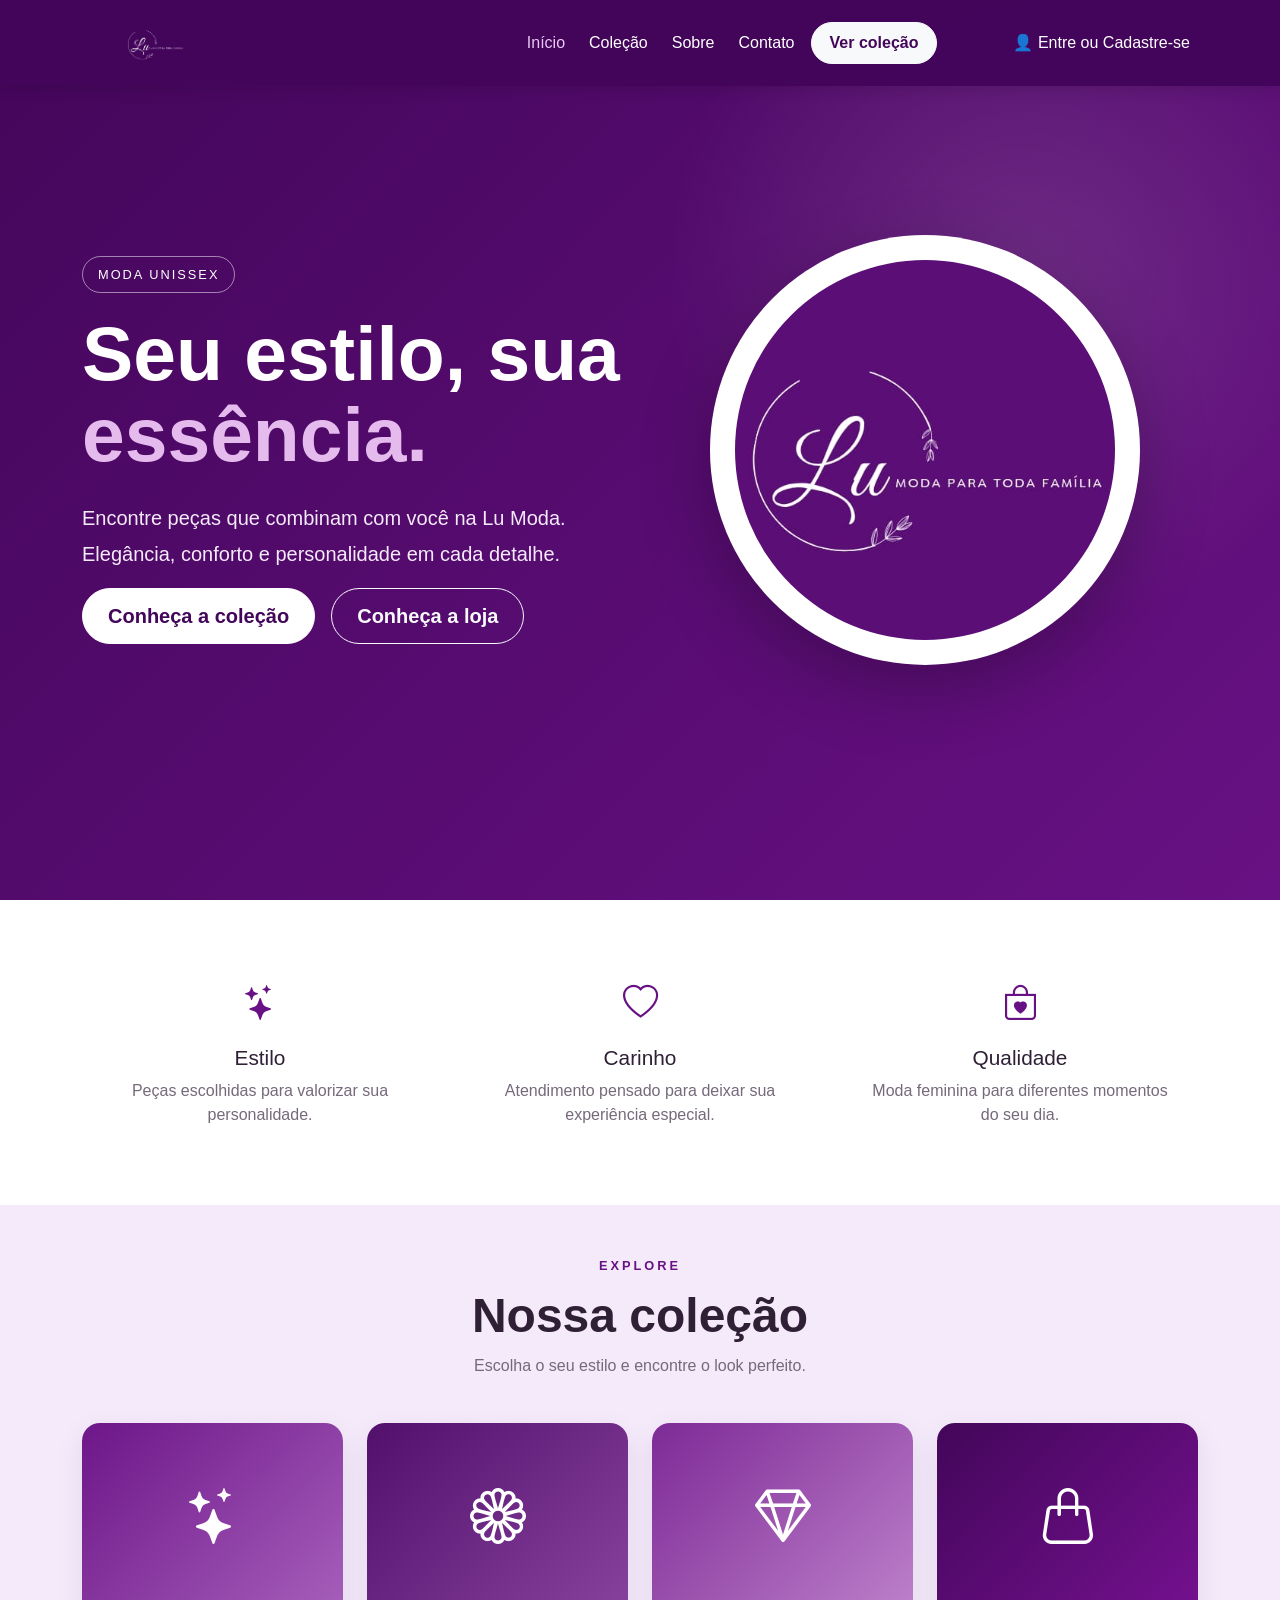
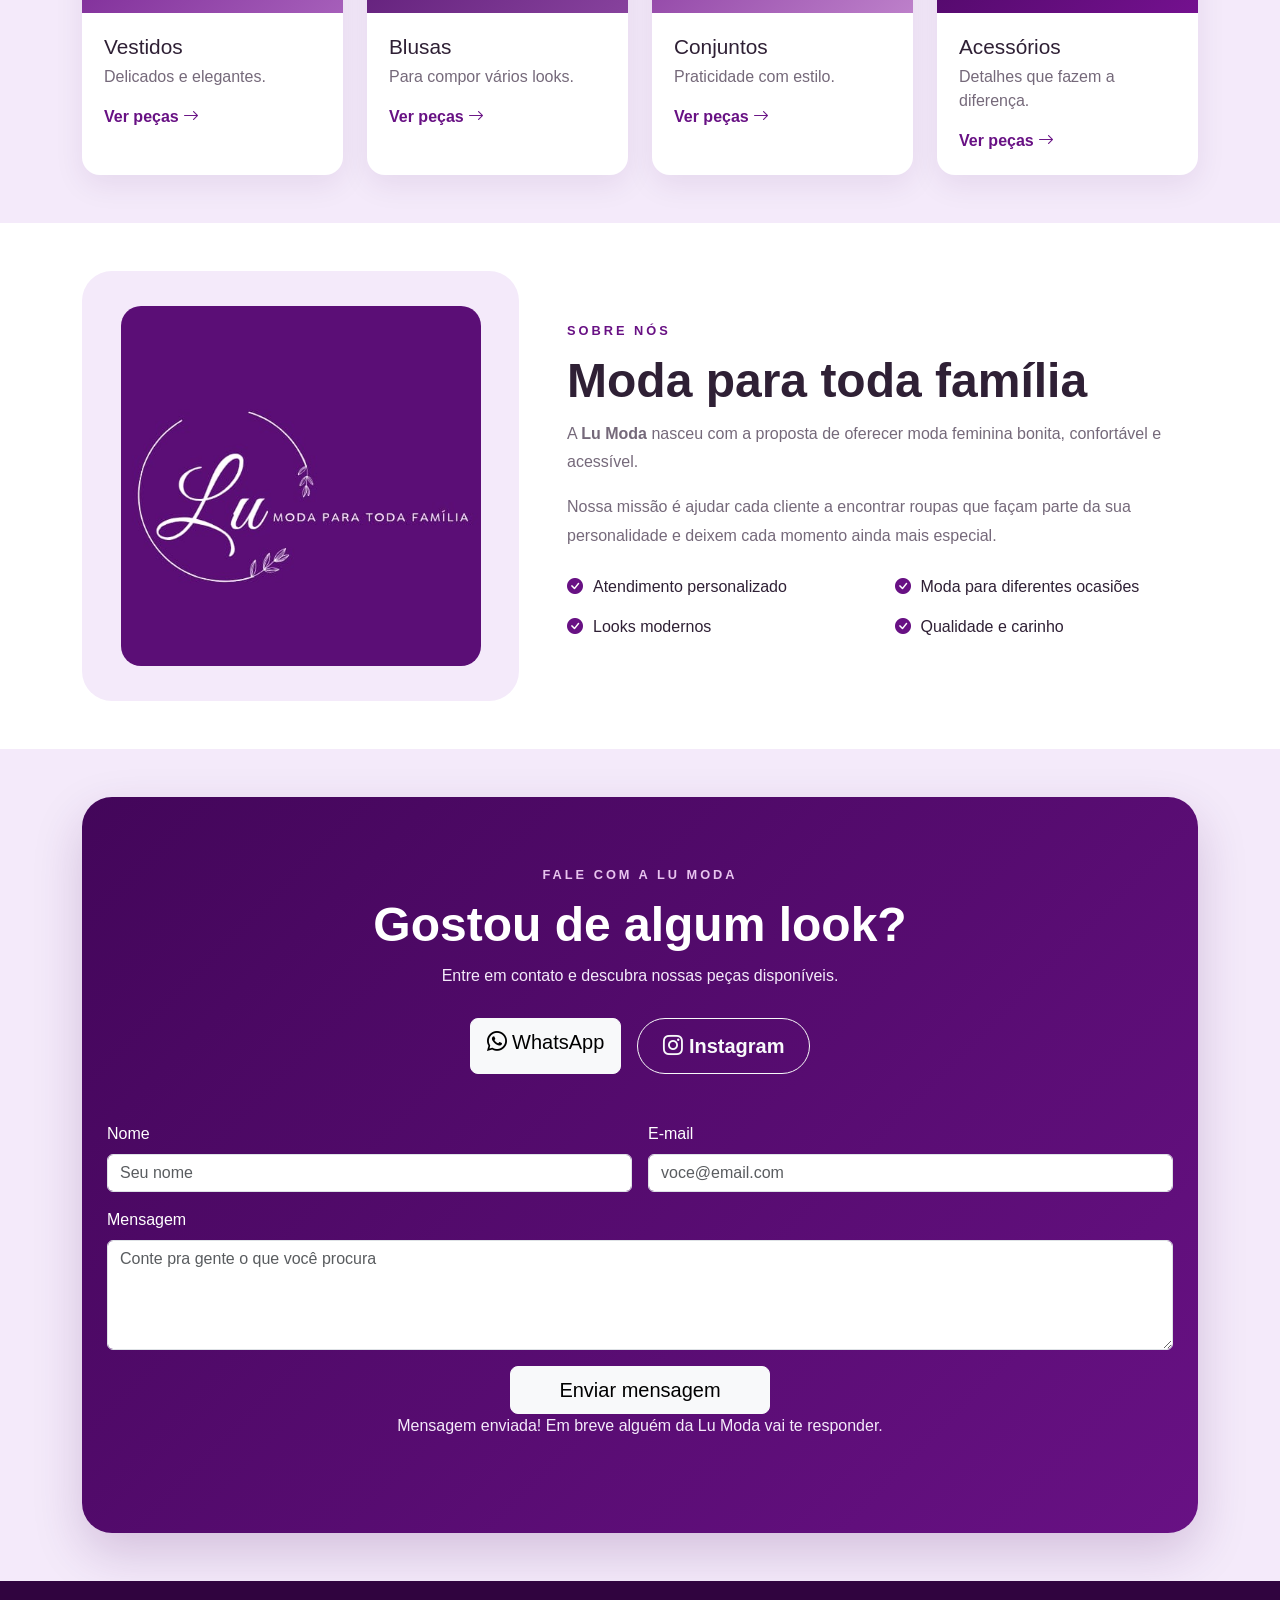
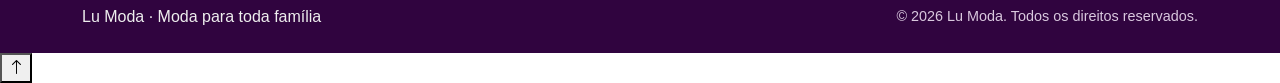
==== commit bafbd09d: "adicionei a página de login, nua e crua" ====
--- a/index.html
+++ b/index.html
@@ -9,22 +9,22 @@
 
     <link href="https://cdn.jsdelivr.net/npm/bootstrap@5.3.3/dist/css/bootstrap.min.css" rel="stylesheet">
 
-    <link rel="stylesheet"
-        href="https://cdn.jsdelivr.net/npm/bootstrap-icons@1.11.3/font/bootstrap-icons.min.css">
-
-    <link rel="stylesheet" href="styles.css">
-    <link rel="icon" type="image/png" href="logo.png">
+    <link rel="stylesheet" href="https://cdn.jsdelivr.net/npm/bootstrap-icons@1.11.3/font/bootstrap-icons.min.css">
+
+    <!-- NÃO MEXA NISSO, FOI O QUE QUEBROU O CÓDIGO DA ULTIMA VEZ-->
+    <link rel="stylesheet" href="CSS/styles.css">
+    <link rel="icon" type="imagens/png" href="imagens/logo.png">
 </head>
 
 <body>
-
+    <!-- ESSA É A NAVBAR, FIQUE ATENTO COM AS PASTAS PARA NÃO CAGAR TUDO -->
     <header>
         <nav class="navbar navbar-expand-lg navbar-dark fixed-top">
             <div class="container">
 
                 <a class="navbar-brand d-flex align-items-center" href="#inicio"
                     aria-label="Lu Moda - início">
-                    <img src="logo.png" alt="Logo Lu Moda" class="logo">
+                    <img src="imagens/logo.png" alt="Logo Lu Moda" class="logo">
                 </a>
 
                 <button class="navbar-toggler" type="button" data-bs-toggle="collapse"
@@ -57,6 +57,9 @@
                                 Ver coleção
                             </a>
                         </li>
+                        <li class="nav-item pad" style="padding-left: 60px;">
+                            <a class="nav-link" href="HTML/login.html">👤   Entre ou Cadastre-se</a>
+                        </li>
 
                     </ul>
                 </div>
@@ -68,7 +71,7 @@
 
     <main>
 
-        
+        <!-- Banner da empresa -->
         <section id="inicio" class="hero-section">
             <div class="container">
 
@@ -104,7 +107,7 @@
                     <div class="col-lg-6 text-center mt-5 mt-lg-0">
 
                         <div class="hero-logo-card">
-                            <img src="logo.jpeg" alt="Logo da Lu Moda" class="hero-logo">
+                            <img src="imagens/logo.jpeg" alt="Logo da Lu Moda" class="hero-logo">
                         </div>
 
                     </div>
@@ -115,7 +118,7 @@
         </section>
 
 
-        
+        <!-- Tópicos da loja (Estilo, Carinho e Qualidade)-->        
         <section class="highlights py-5">
             <div class="container">
 
@@ -171,6 +174,7 @@
         </section>
 
 
+        <!-- Parte de "NOSSA COLEÇÃO" -->
         
         <section id="colecao" class="collection-section py-5">
 
@@ -313,7 +317,7 @@
                     <div class="col-lg-5 text-center">
 
                         <div class="about-logo-wrapper">
-                            <img src="logo.jpeg" alt="Logo Lu Moda" class="about-logo">
+                            <img src="imagens/logo.jpeg" alt="Logo Lu Moda" class="about-logo">
                         </div>
 
                     </div>
--- a/CSS/styles.css
+++ b/CSS/styles.css
@@ -0,0 +1,356 @@
+:root {
+    --roxo-principal: #681184;
+    --roxo-escuro: #43065a;
+    --roxo-claro: #8d42a3;
+    --lilas: #f4eafa;
+    --branco: #ffffff;
+    --texto: #2f2035;
+    --cinza: #75697a;
+}
+
+html {
+    scroll-behavior: smooth;
+    scroll-padding-top: 85px;
+}
+
+body {
+    margin: 0;
+    font-family: "Segoe UI", Arial, sans-serif;
+    color: var(--texto);
+    background: var(--branco);
+    animation: aparecer 2s ease;
+}
+
+@keyframes aparecer {  
+    from {
+        opacity: 0;
+        transform: translateY(20px);
+    }
+    to {
+        opacity: 1;
+        transform: translateY(0);
+    }
+}
+
+.navbar {
+    background: rgba(67, 6, 90, 0.97);
+    padding: 8px 0;
+    box-shadow: 0 3px 15px rgba(0, 0, 0, 0.12);
+}
+
+.logo {
+    width: 145px;
+    height: 60px;
+    object-fit: contain;
+    background: transparent;
+}
+
+.nav-link {
+    color: #fff !important;
+    font-weight: 500;
+    transition: 0.3s;
+}
+
+.nav-link:hover,
+.nav-link.active {
+    color: #e9c9f2 !important;
+}
+
+.btn-nav {
+    color: var(--roxo-escuro);
+    font-weight: 600;
+    border-radius: 30px;
+    padding: 8px 18px;
+}
+
+
+.hero-section {
+    background:
+        radial-gradient(circle at 80% 30%, rgba(255,255,255,0.12), transparent 30%),
+        linear-gradient(135deg, var(--roxo-escuro), var(--roxo-principal));
+    color: var(--branco);
+}
+
+.badge-custom {
+    display: inline-block;
+    padding: 8px 15px;
+    border: 1px solid rgba(255,255,255,0.5);
+    border-radius: 30px;
+    font-size: 0.8rem;
+    letter-spacing: 2px;
+    margin-bottom: 20px;
+}
+
+.hero-section h1 {
+    font-size: clamp(2.8rem, 6vw, 5rem);
+    font-weight: 700;
+    line-height: 1.05;
+    margin-bottom: 25px;
+}
+
+.hero-section h1 span {
+    color: #e5bbed;
+}
+
+.hero-section .lead {
+    max-width: 580px;
+    line-height: 1.8;
+    color: #f5eafa;
+}
+
+.btn-primary {
+    background-color: var(--branco);
+    border-color: var(--branco);
+    color: var(--roxo-escuro);
+    font-weight: 600;
+    border-radius: 30px;
+    padding: 12px 25px;
+}
+
+.btn-primary:hover {
+    background-color: #ead4ef;
+    border-color: #ead4ef;
+    color: var(--roxo-escuro);
+}
+
+.btn-outline-light {
+    border-radius: 30px;
+    font-weight: 600;
+    padding: 12px 25px;
+}
+
+.hero-logo-card {
+    width: min(430px, 90%);
+    aspect-ratio: 1;
+    margin: auto;
+    border-radius: 50%;
+    background: #fff;
+    padding: 25px;
+    display: flex;
+    align-items: center;
+    justify-content: center;
+    box-shadow: 0 25px 70px rgba(0,0,0,0.25);
+}
+
+.hero-logo {
+    width: 100%;
+    height: 100%;
+    object-fit: contain;
+    border-radius: 50%;
+}
+
+.highlights {
+    background: var(--branco);
+}
+
+.highlight-card {
+    padding: 30px 20px;
+}
+
+.highlight-card i {
+    font-size: 2.2rem;
+    color: var(--roxo-principal);
+}
+
+.highlight-card h3 {
+    margin-top: 15px;
+    font-size: 1.3rem;
+}
+
+.highlight-card p {
+    color: var(--cinza);
+    margin-bottom: 0;
+}
+
+
+.collection-section {
+    background: var(--lilas);
+}
+
+.section-heading {
+    margin-bottom: 45px;
+}
+
+.section-heading span,
+.section-label,
+.contact-box > span {
+    color: var(--roxo-principal);
+    font-size: 0.8rem;
+    letter-spacing: 3px;
+    font-weight: 700;
+}
+
+.section-heading h2,
+.about-section h2,
+.contact-box h2 {
+    font-size: clamp(2rem, 4vw, 3rem);
+    font-weight: 700;
+    margin: 10px 0;
+}
+
+.section-heading p {
+    color: var(--cinza);
+}
+
+
+.category-card {
+    background: var(--branco);
+    border-radius: 18px;
+    overflow: hidden;
+    height: 100%;
+    box-shadow: 0 10px 30px rgba(67, 6, 90, 0.08);
+    transition: transform 0.3s, box-shadow 0.3s;
+}
+
+.category-card:hover {
+    transform: translateY(-8px);
+    box-shadow: 0 18px 35px rgba(67, 6, 90, 0.15);
+}
+
+.category-image {
+    height: 190px;
+    display: flex;
+    align-items: center;
+    justify-content: center;
+    color: white;
+    font-size: 3.5rem;
+}
+
+.vestidos {
+    background: linear-gradient(135deg, #6d1689, #a65fba);
+}
+
+.blusas {
+    background: linear-gradient(135deg, #52106c, #87429d);
+}
+
+.conjuntos {
+    background: linear-gradient(135deg, #7d2a96, #bd80ca);
+}
+
+.acessorios {
+    background: linear-gradient(135deg, #43065a, #74118f);
+}
+
+.category-content {
+    padding: 22px;
+}
+
+.category-content h3 {
+    font-size: 1.3rem;
+    margin-bottom: 5px;
+}
+
+.category-content p {
+    color: var(--cinza);
+}
+
+.category-content a {
+    color: var(--roxo-principal);
+    text-decoration: none;
+    font-weight: 600;
+}
+
+.category-content a:hover {
+    color: var(--roxo-escuro);
+}
+
+.about-section {
+    background: #fff;
+}
+
+.about-logo-wrapper {
+    background: var(--lilas);
+    border-radius: 30px;
+    padding: 35px;
+}
+
+.about-logo {
+    width: 100%;
+    max-width: 360px;
+    border-radius: 20px;
+}
+
+.about-section p {
+    color: var(--cinza);
+    line-height: 1.8;
+}
+
+.about-item {
+    display: flex;
+    align-items: center;
+    gap: 10px;
+    font-weight: 500;
+}
+
+.about-item i {
+    color: var(--roxo-principal);
+}
+
+.contact-section {
+    background: var(--lilas);
+}
+
+.contact-box {
+    background: linear-gradient(135deg, var(--roxo-escuro), var(--roxo-principal));
+    color: white;
+    border-radius: 30px;
+    padding: 65px 25px;
+    box-shadow: 0 20px 50px rgba(67, 6, 90, 0.18);
+}
+
+.contact-box > span {
+    color: #e8c4ef;
+}
+
+.contact-box p {
+    color: #f4eafa;
+    margin-bottom: 30px;
+}
+
+.footer {
+    background: #30043f;
+    color: #eee;
+}
+
+.footer-logo {
+    width: 120px;
+    height: 50px;
+    object-fit: contain;
+    background: white;
+    border-radius: 5px;
+}
+
+.footer p {
+    font-size: 0.9rem;
+    color: #d9c8de;
+}
+
+@media (max-width: 991px) {
+    .navbar-collapse {
+        padding: 15px 0;
+    }
+
+    .hero-section {
+        padding-top: 75px;
+    }
+}
+
+@media (max-width: 575px) {
+    .logo {
+        width: 120px;
+        height: 50px;
+    }
+
+    .hero-logo-card {
+        width: 280px;
+    }
+
+    .hero-section h1 {
+        font-size: 2.7rem;
+    }
+
+    .contact-box {
+        padding: 45px 20px;
+    }
+}
